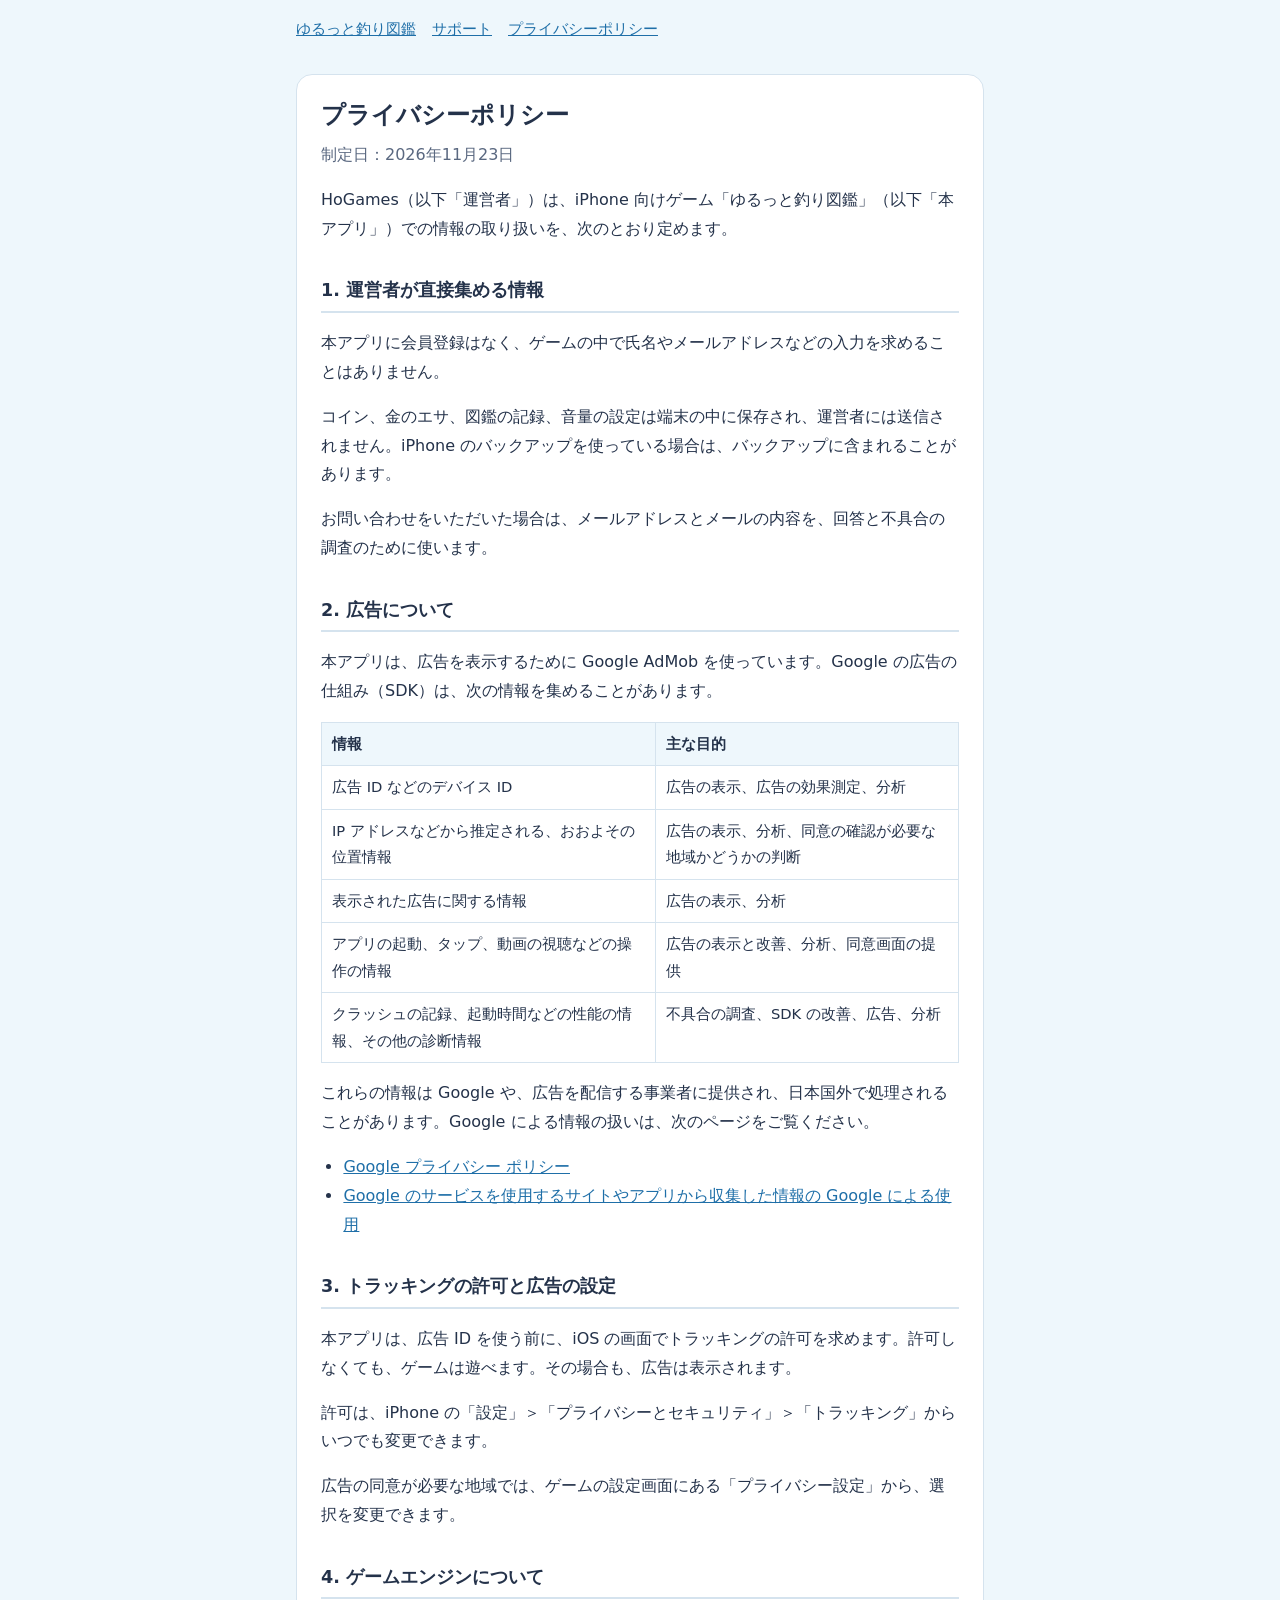
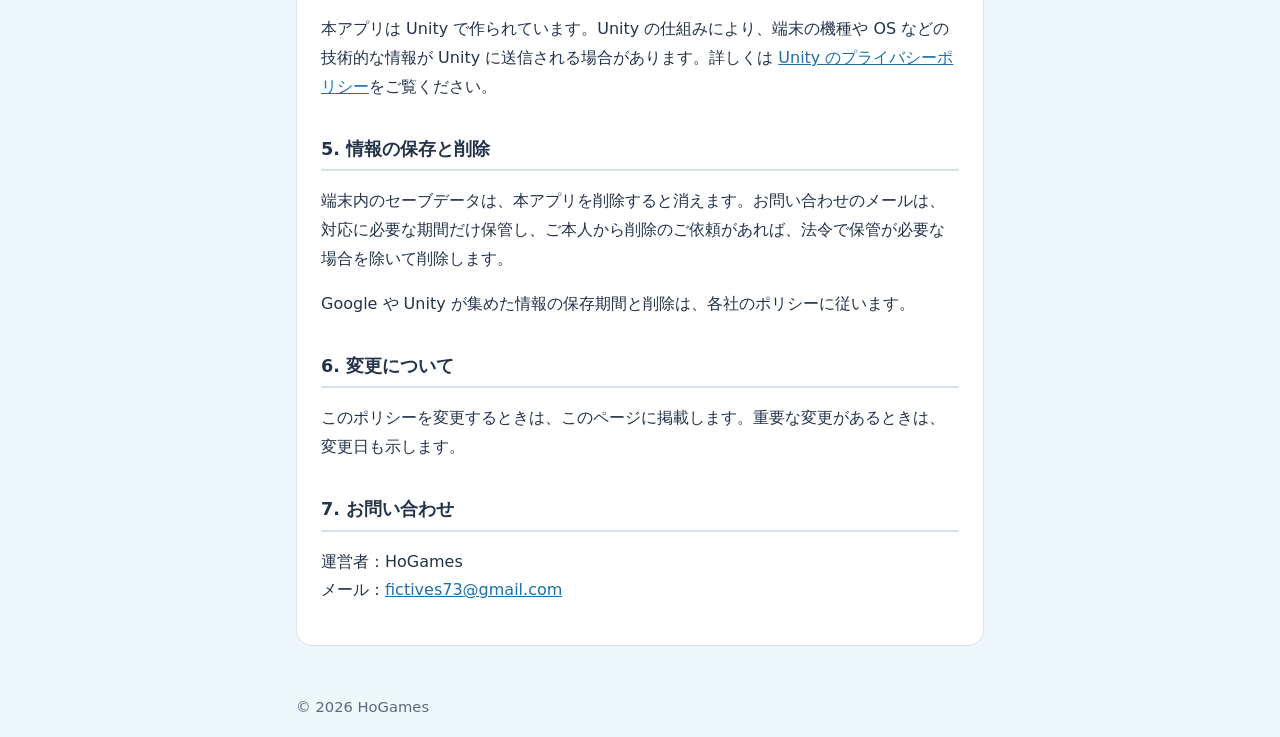
==== yurufishdex/privacy.html @ 319f2909 "Add files via upload" ====
<!DOCTYPE html>
<html lang="ja">
<head>
<meta charset="utf-8">
<meta name="viewport" content="width=device-width, initial-scale=1">
<title>プライバシーポリシー | ゆるっと釣り図鑑</title>
<link rel="icon" href="icon.png">
<link rel="stylesheet" href="style.css">
</head>
<body>
<nav><a href="index.html">ゆるっと釣り図鑑</a><a href="support.html">サポート</a><a href="privacy.html">プライバシーポリシー</a></nav>
<main><article>
<h1>プライバシーポリシー</h1>
<p class="date">制定日：2026年11月23日</p>
<p>HoGames（以下「運営者」）は、iPhone 向けゲーム「ゆるっと釣り図鑑」（以下「本アプリ」）での情報の取り扱いを、次のとおり定めます。</p>

<h2>1. 運営者が直接集める情報</h2>
<p>本アプリに会員登録はなく、ゲームの中で氏名やメールアドレスなどの入力を求めることはありません。</p>
<p>コイン、金のエサ、図鑑の記録、音量の設定は端末の中に保存され、運営者には送信されません。iPhone のバックアップを使っている場合は、バックアップに含まれることがあります。</p>
<p>お問い合わせをいただいた場合は、メールアドレスとメールの内容を、回答と不具合の調査のために使います。</p>

<h2>2. 広告について</h2>
<p>本アプリは、広告を表示するために Google AdMob を使っています。Google の広告の仕組み（SDK）は、次の情報を集めることがあります。</p>
<table>
<thead><tr><th>情報</th><th>主な目的</th></tr></thead>
<tbody>
<tr><td>広告 ID などのデバイス ID</td><td>広告の表示、広告の効果測定、分析</td></tr>
<tr><td>IP アドレスなどから推定される、おおよその位置情報</td><td>広告の表示、分析、同意の確認が必要な地域かどうかの判断</td></tr>
<tr><td>表示された広告に関する情報</td><td>広告の表示、分析</td></tr>
<tr><td>アプリの起動、タップ、動画の視聴などの操作の情報</td><td>広告の表示と改善、分析、同意画面の提供</td></tr>
<tr><td>クラッシュの記録、起動時間などの性能の情報、その他の診断情報</td><td>不具合の調査、SDK の改善、広告、分析</td></tr>
</tbody>
</table>
<p>これらの情報は Google や、広告を配信する事業者に提供され、日本国外で処理されることがあります。Google による情報の扱いは、次のページをご覧ください。</p>
<ul>
<li><a href="https://policies.google.com/privacy?hl=ja">Google プライバシー ポリシー</a></li>
<li><a href="https://policies.google.com/technologies/partner-sites?hl=ja">Google のサービスを使用するサイトやアプリから収集した情報の Google による使用</a></li>
</ul>

<h2>3. トラッキングの許可と広告の設定</h2>
<p>本アプリは、広告 ID を使う前に、iOS の画面でトラッキングの許可を求めます。許可しなくても、ゲームは遊べます。その場合も、広告は表示されます。</p>
<p>許可は、iPhone の「設定」＞「プライバシーとセキュリティ」＞「トラッキング」からいつでも変更できます。</p>
<p>広告の同意が必要な地域では、ゲームの設定画面にある「プライバシー設定」から、選択を変更できます。</p>

<h2>4. ゲームエンジンについて</h2>
<p>本アプリは Unity で作られています。Unity の仕組みにより、端末の機種や OS などの技術的な情報が Unity に送信される場合があります。詳しくは <a href="https://unity.com/legal/game-player-and-app-user-privacy-policy">Unity のプライバシーポリシー</a>をご覧ください。</p>

<h2>5. 情報の保存と削除</h2>
<p>端末内のセーブデータは、本アプリを削除すると消えます。お問い合わせのメールは、対応に必要な期間だけ保管し、ご本人から削除のご依頼があれば、法令で保管が必要な場合を除いて削除します。</p>
<p>Google や Unity が集めた情報の保存期間と削除は、各社のポリシーに従います。</p>

<h2>6. 変更について</h2>
<p>このポリシーを変更するときは、このページに掲載します。重要な変更があるときは、変更日も示します。</p>

<h2>7. お問い合わせ</h2>
<p>運営者：HoGames<br>メール：<a href="mailto:fictives73@gmail.com">fictives73@gmail.com</a></p>
</article></main>
<footer>© 2026 HoGames</footer>
</body>
</html>
---- yurufishdex/style.css ----
:root { --text: #24324a; --sub: #5a6880; --line: #d5e3ee; --accent: #1f6fa8; --bg: #eef7fc; --card: #ffffff; }
* { box-sizing: border-box; }
body { margin: 0; background: var(--bg); color: var(--text); line-height: 1.8; overflow-wrap: anywhere;
  font-family: "Hiragino Sans", "Noto Sans JP", "Yu Gothic", system-ui, sans-serif; }
main { max-width: 720px; margin: 0 auto; padding: 32px 16px 48px; }
article { background: var(--card); border: 1px solid var(--line); border-radius: 16px; padding: 24px; }
h1 { font-size: 1.5rem; line-height: 1.4; margin: 0 0 8px; }
h2 { font-size: 1.1rem; margin: 32px 0 8px; padding-bottom: 4px; border-bottom: 2px solid var(--line); }
a { color: var(--accent); }
ul { padding-left: 1.4em; }
table { width: 100%; border-collapse: collapse; font-size: .92rem; }
th, td { border: 1px solid var(--line); padding: 8px 10px; text-align: left; vertical-align: top; }
th { background: var(--bg); }
.date { color: var(--sub); margin: 0; }
.icon { display: block; width: 112px; height: 112px; border-radius: 24px; margin: 0 0 16px; }
nav, footer { max-width: 720px; margin: 0 auto; padding: 16px; font-size: .92rem; }
nav { padding-bottom: 0; }
nav a { margin-right: 16px; }
footer { padding-top: 0; color: var(--sub); }
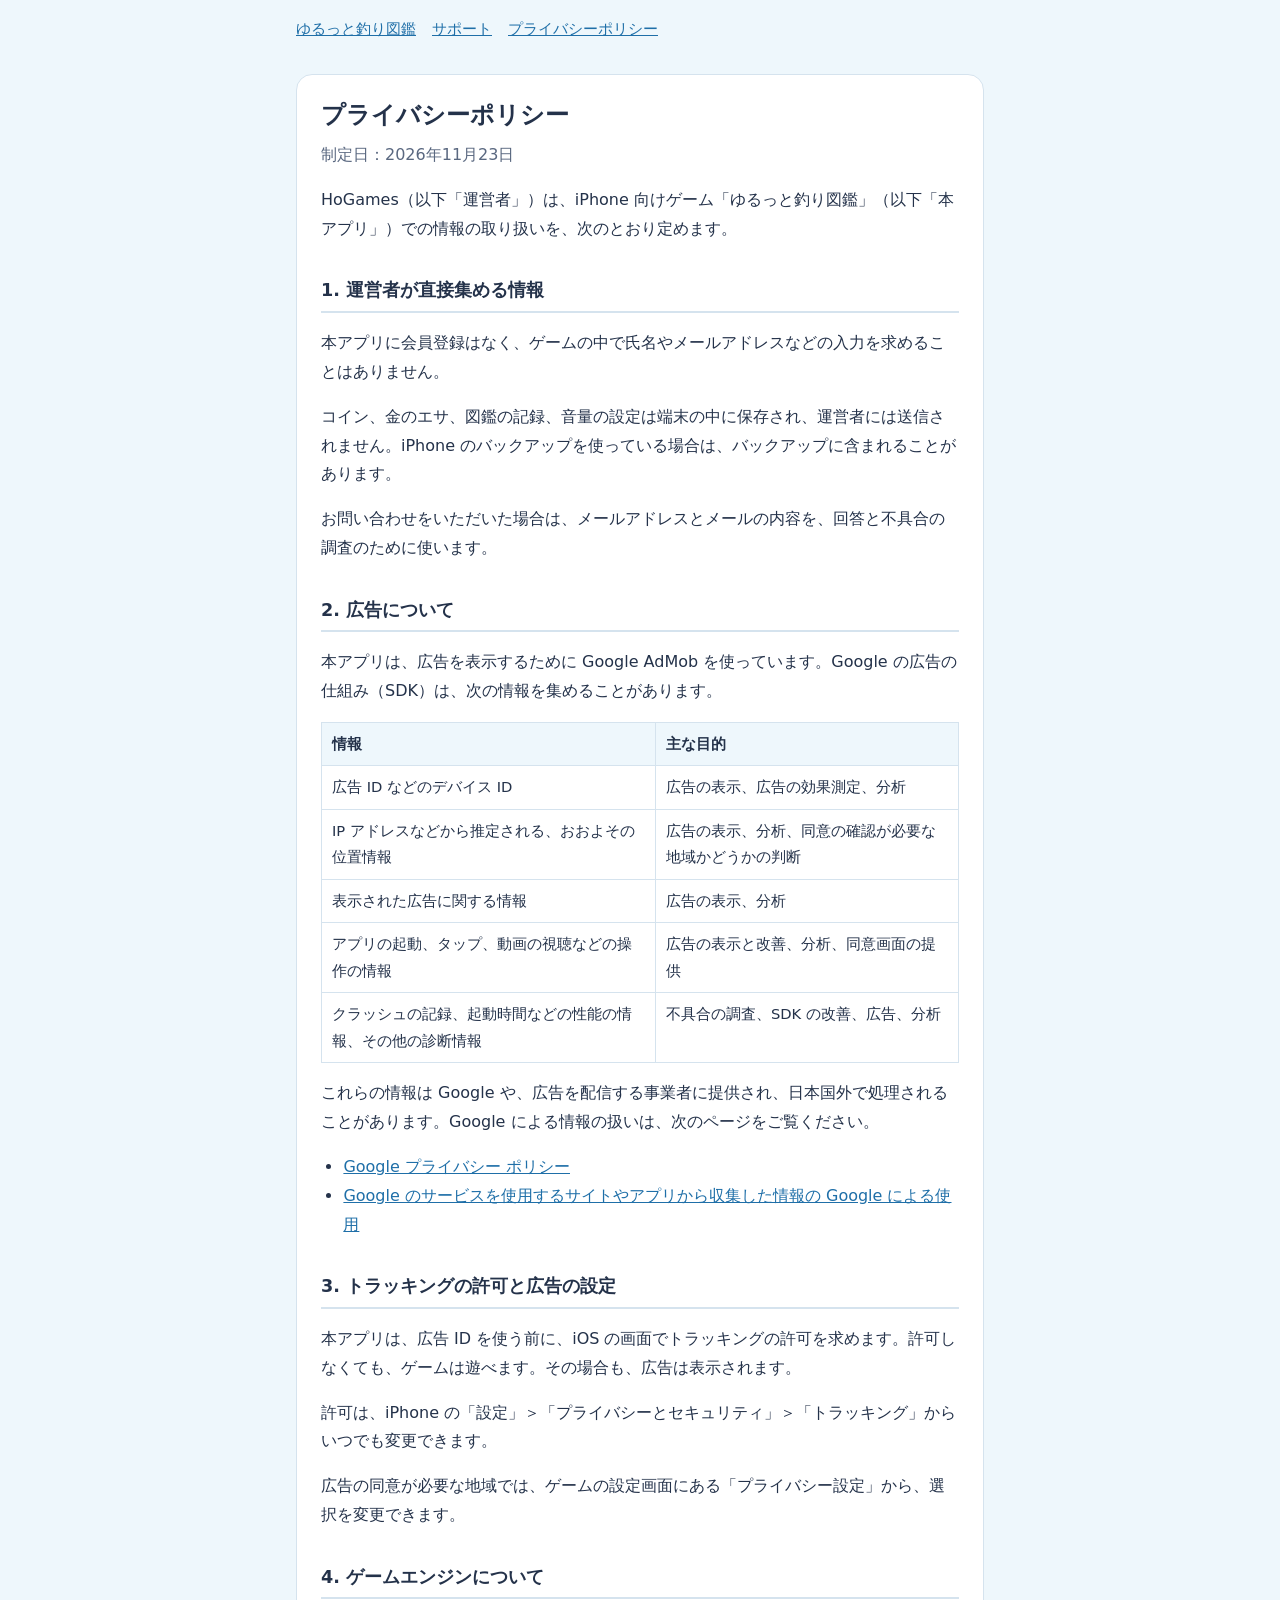
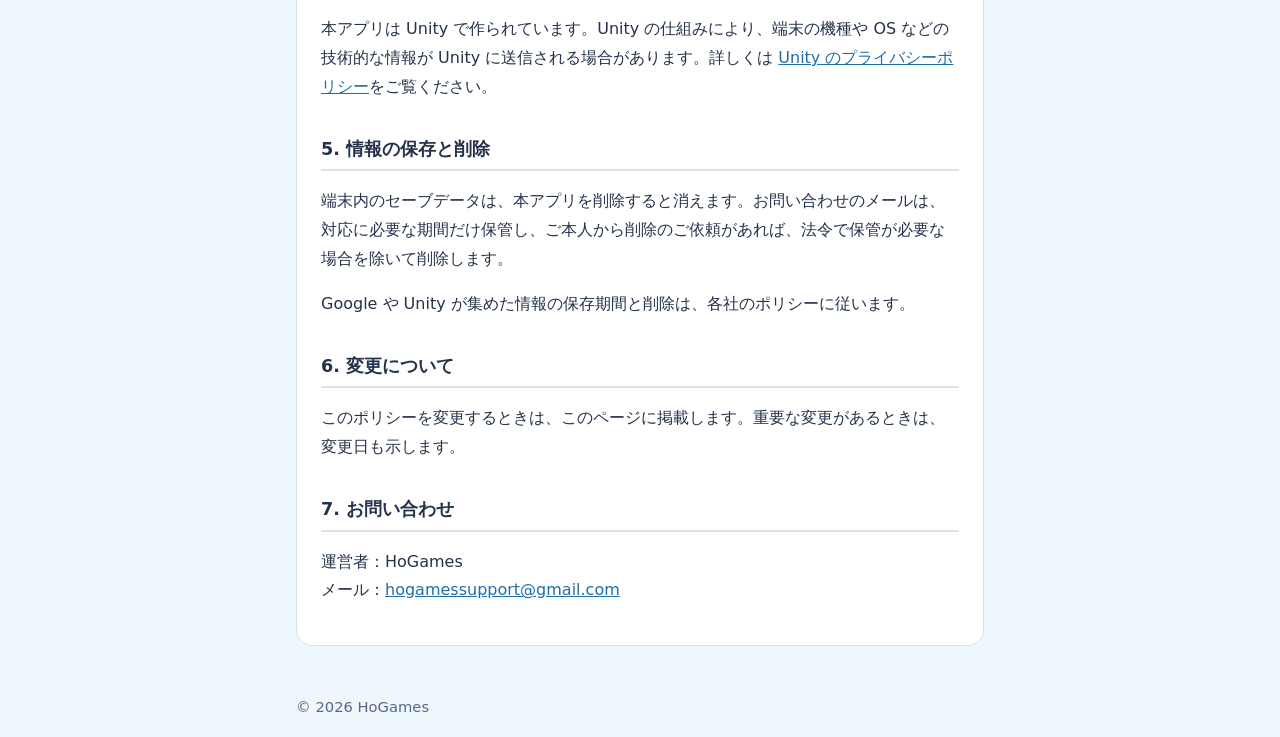
==== commit 23ae6841: "Add files via upload" ====
--- a/yurufishdex/privacy.html
+++ b/yurufishdex/privacy.html
@@ -53,7 +53,7 @@
 <p>このポリシーを変更するときは、このページに掲載します。重要な変更があるときは、変更日も示します。</p>
 
 <h2>7. お問い合わせ</h2>
-<p>運営者：HoGames<br>メール：<a href="mailto:fictives73@gmail.com">fictives73@gmail.com</a></p>
+<p>運営者：HoGames<br>メール：<a href="mailto:hogamessupport@gmail.com">hogamessupport@gmail.com</a></p>
 </article></main>
 <footer>© 2026 HoGames</footer>
 </body>
